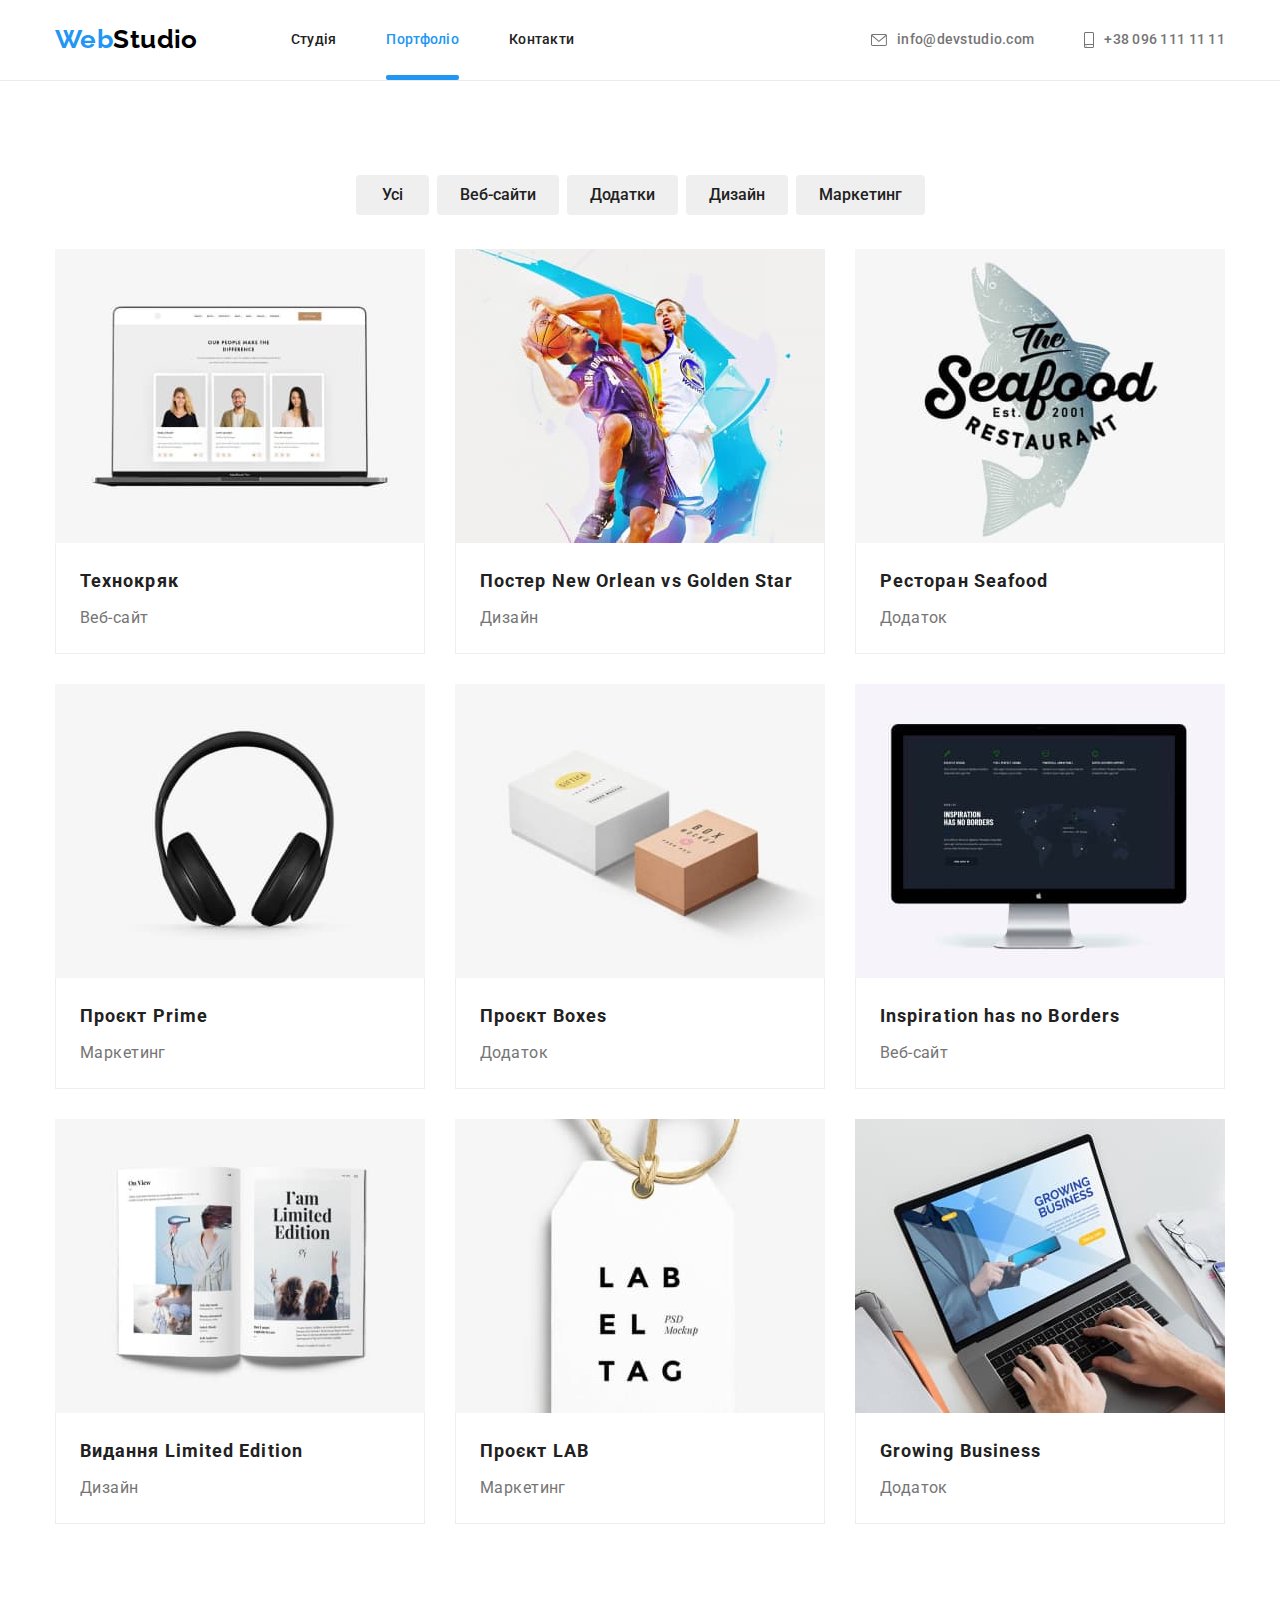
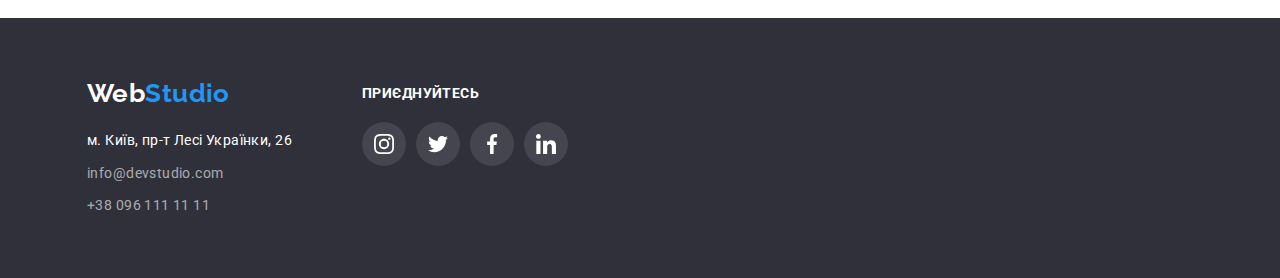
==== portfolio.html @ 513a398c "Добавил HW #5" ====
<!DOCTYPE html>
<html lang="en">
  <head>
    <meta charset="UTF-8" />
    <meta http-equiv="X-UA-Compatible" content="IE=edge" />
    <meta name="viewport" content="width=device-width, initial-scale=1.0" />
    <title>goit-markup-hw-03</title>
    <link rel="preconnect" href="https://fonts.googleapis.com" />
    <link rel="preconnect" href="https://fonts.gstatic.com" crossorigin />
    <link
      href="https://fonts.googleapis.com/css2?family=Raleway:wght@700&family=Roboto:wght@400;500;700;900&display=swap"
      rel="stylesheet"
    />
    <link
      rel="stylesheet"
      href="https://cdnjs.cloudflare.com/ajax/libs/modern-normalize/1.1.0/modern-normalize.min.css"
    />
    <link rel="stylesheet" href="./css/styles.css" />
  </head>
  <body>
    <!-- Шапка сайта -->
    <header class="header heder-portfolio">
      <div class="container nav-container">
        <a href="#" lang="en" class="logo link"><span class="logo-web">Web</span>Studio</a>

        <nav>
          <ul class="site-nav list">
            <li class="item"><a href="./index.html" class="link">Студія</a></li>
            <li class="item"><a href="./portfolio.html" class="link active">Портфоліо</a></li>
            <li class="item"><a href="#" class="link">Контакти</a></li>
          </ul>
        </nav>

        <ul class="main-contacts list">
          <li class="item">
            <a href="mailto:info@devstudio.com" class="contacts email link"
              ><svg width="16" height="12" class="nav-email-icon">
                <use href="./images/icons.svg#icon-envelope"></use></svg>info@devstudio.com</a
            >
          </li>
          <li class="item">
            <a href="tel:+380961111111" class="contacts phone-number link"
              ><svg width="10" height="16" class="nav-number-icon">
                <use href="./images/icons.svg#icon-smartphone"></use></svg>+38 096 111 11 11</a
            >
          </li>
        </ul>
      </div>
    </header>
    <main>
      <section class="portfolio section">
        <!-- <h1>Портфоліо</h1> -->
        <div class="container">
          <ul class="list filter-nav">
            <li class="item"><button type="button" class="nav-button">Усі</button></li>
            <li class="item"><button type="button" class="nav-button">Веб-сайти</button></li>
            <li class="item"><button type="button" class="nav-button">Додатки</button></li>
            <li class="item"><button type="button" class="nav-button">Дизайн</button></li>
            <li class="item"><button type="button" class="nav-button">Маркетинг</button></li>
          </ul>
          <ul class="list portfolio-list">
            <li class="portfolio-block">
              <div class="container-portfolio-img">
                <img
                class="portfolio-img"
                src="./images/portfolio-01.jpg"
                alt="Відкритий сайт на ноутбуці"
                width="370"
                height="294"
              />
              <div class="portfolio-img-description">
                <p>Ресурс пропонує комплексні пропозиції з різним рівнем функціоналу та сервісів. Все це дозволить відвідувачу отримати вичерпні відомості про компанію чи приватну особу.</p>
              </div>
              </div>
              <div class="portfolio-inf">
                <h2 class="portfolio-title">Технокряк</h2>
                <p class="portfolio-description">Веб-сайт</p>
              </div>
            </li>
            <li class="portfolio-block">
              <div class="container-portfolio-img">
              <img
                class="portfolio-img"
                src="./images/portfolio-02.jpg"
                alt="Два баскетболісти з м'ячем"
                width="370"
                height="294"
              />
              <div class="portfolio-img-description">
                <p>Ресурс пропонує комплексні пропозиції з різним рівнем функціоналу та сервісів. Все це дозволить відвідувачу отримати вичерпні відомості про компанію чи приватну особу.</p>
              </div>
              </div>
              <div class="portfolio-inf">
                <h2 class="portfolio-title">
                  Постер <span lang="en">New Orlean vs Golden Star</span>
                </h2>
                <p class="portfolio-description">Дизайн</p>
              </div>
            </li>
            <li class="portfolio-block">
              <div class="container-portfolio-img">
              <img
                class="portfolio-img"
                src="./images/portfolio-03.jpg"
                alt="Логотип ресторану Seafood"
                width="370"
                height="294"
              />
              <div class="portfolio-img-description">
                <p>Ресурс пропонує комплексні пропозиції з різним рівнем функціоналу та сервісів. Все це дозволить відвідувачу отримати вичерпні відомості про компанію чи приватну особу.</p>
              </div>
              </div>
              <div class="portfolio-inf">
                <h2 class="portfolio-title">Ресторан <span lang="en">Seafood</span></h2>
                <p class="portfolio-description">Додаток</p>
              </div>
            </li>
            <li class="portfolio-block">
              <div class="container-portfolio-img">
              <img
                class="portfolio-img"
                src="./images/portfolio-04.jpg"
                alt="Навушники"
                width="370"
                height="294"
              />
              <div class="portfolio-img-description">
                <p>Ресурс пропонує комплексні пропозиції з різним рівнем функціоналу та сервісів. Все це дозволить відвідувачу отримати вичерпні відомості про компанію чи приватну особу.</p>
              </div>
              </div>
              <div class="portfolio-inf">
                <h2 class="portfolio-title">Проєкт <span lang="en">Prime</span></h2>
                <p class="portfolio-description">Маркетинг</p>
              </div>
            </li>
            <li class="portfolio-block">
              <div class="container-portfolio-img">
              <img
                class="portfolio-img"
                src="./images/portfolio-05.jpg"
                alt="Дві коробки"
                width="370"
                height="294"
              />
              <div class="portfolio-img-description">
                <p>Ресурс пропонує комплексні пропозиції з різним рівнем функціоналу та сервісів. Все це дозволить відвідувачу отримати вичерпні відомості про компанію чи приватну особу.</p>
              </div>
              </div>
              <div class="portfolio-inf">
                <h2 class="portfolio-title">Проєкт <span lang="en">Boxes</span></h2>
                <p class="portfolio-description">Додаток</p>
              </div>
            </li>
            <li class="portfolio-block">
              <div class="container-portfolio-img">
              <img
                class="portfolio-img"
                src="./images/portfolio-06.jpg"
                alt="монітор"
                width="370"
                height="294"
              />
              <div class="portfolio-img-description">
                <p>Ресурс пропонує комплексні пропозиції з різним рівнем функціоналу та сервісів. Все це дозволить відвідувачу отримати вичерпні відомості про компанію чи приватну особу.</p>
              </div>
              </div>
              <div class="portfolio-inf">
                <h2 lang="en" class="portfolio-title">Inspiration has no Borders</h2>
                <p class="portfolio-description">Веб-сайт</p>
              </div>
            </li>
            <li class="portfolio-block">
              <div class="container-portfolio-img">
              <img
                class="portfolio-img"
                src="./images/portfolio-07.jpg"
                alt="Відкритий журнал"
                width="370"
                height="294"
              />
              <div class="portfolio-img-description">
                <p>Ресурс пропонує комплексні пропозиції з різним рівнем функціоналу та сервісів. Все це дозволить відвідувачу отримати вичерпні відомості про компанію чи приватну особу.</p>
              </div>
              </div>
              <div class="portfolio-inf">
                <h2 class="portfolio-title">Видання <span lang="en">Limited Edition</span></h2>
                <p class="portfolio-description">Дизайн</p>
              </div>
            </li>
            <li class="portfolio-block">
              <div class="container-portfolio-img">
              <img
                class="portfolio-img"
                src="./images/portfolio-08.jpg"
                alt="Лейбл"
                width="370"
                height="294"
              />
              <div class="portfolio-img-description">
                <p>Ресурс пропонує комплексні пропозиції з різним рівнем функціоналу та сервісів. Все це дозволить відвідувачу отримати вичерпні відомості про компанію чи приватну особу.</p>
              </div>
              </div>
              <div class="portfolio-inf">
                <h2 class="portfolio-title">Проєкт <span lang="en">LAB</span></h2>
                <p class="portfolio-description">Маркетинг</p>
              </div>
            </li>
            <li class="portfolio-block">
              <div class="container-portfolio-img">
              <img
                class="portfolio-img"
                src="./images/portfolio-09.jpg"
                alt="Людина працює на ноутбуці"
                width="370"
                height="294"
              />
              <div class="portfolio-img-description">
                <p>Ресурс пропонує комплексні пропозиції з різним рівнем функціоналу та сервісів. Все це дозволить відвідувачу отримати вичерпні відомості про компанію чи приватну особу.</p>
              </div>
              </div>
              <div class="portfolio-inf">
                <h2 lang="en" class="portfolio-title">Growing Business</h2>
                <p class="portfolio-description">Додаток</p>
              </div>
            </li>
          </ul>
        </div>
      </section>
    </main>

    <!-- Футер -->
    <footer class="footer">
      <div class="container">
        <address class="address address-container">
          <div class="footer-adress">
            <a href="#" lang="en" class="logo link"> 
              Web<span class="logo-web">Studio</a>

            <ul class="list">
              <li>
                <a href="https://goo.gl/maps/9ttwzkd9uLQhC29X6" class="link location"
                  >м. Київ, пр-т Лесі Українки, 26
                </a>
              </li>
              <li><a href="mailto:info@devstudio.com" class="link mail">info@devstudio.com</a></li>
              <li><a href="tel:+380961111111" class="link tel">+38 096 111 11 11 </a></li>
            </ul>
          </div>

          <div class="footer-soc-links">
            <p class="footer-soc-title">приєднуйтесь</p>
            <ul class="footer-soc-list list">
              <li class="footer-soc-item">
                <a href="#" class="link footer-soc-link">
                  <svg width="20" height="20" class="footer-soc-icon">
                    <use href="./images/icons.svg#icon-instagram"></use>
                  </svg>
                </a>
              </li>
              <li class="footer-soc-item">
                <a href="#" class="link footer-soc-link">
                  <svg width="20" height="20" class="footer-soc-icon">
                    <use href="./images/icons.svg#icon-twitter"></use>
                  </svg>
                </a>
              </li>
              <li class="footer-soc-item">
                <a href="#" class="link footer-soc-link"
                  ><svg width="20" height="20" class="footer-soc-icon">
                    <use href="./images/icons.svg#icon-facebook"></use></svg></a>
              </li>
              <li class="footer-soc-item">
                <a href="#" class="link footer-soc-link"
                  ><svg width="20" height="20" class="footer-soc-icon">
                    <use href="./images/icons.svg#icon-linkedin"></use></svg></a>
              </li>
            </ul>
          </div>
        </address>
      </div>
    </footer>
  </body>
</html>
---- css/styles.css ----
/* Цвет основного текста #212121 */
/* Вторичный цвет текста #757575 */
/* Белый #FFFFFF */
/* Акцент #2196F3 */
/* Цвет герой/футер #2F303A */
/* Первичный цвет фона #F5F5F5 */
/* Вторичный цвет фона #F5F4FA */
/* Черный цвет logo #000000*/

:root {
  --primary-text-kolor: #757575;
  --title-text-color: #212121;
  --primary-background-color: #f5f5f5;
  --secondary-background-color: #f5f4fa;
  --hero-background-color: #2f303a;
  --accent-color: #2196f3;
  --white-color: #ffffff;
  --black-color: #000000;
}

body {
  background-color: var(--white-color);
  color: var(--primary-text-kolor);

  font-family: 'Roboto', sans-serif;
  font-size: 14px;
  letter-spacing: 0.03em;
  line-height: 1.71;
}

/* Утилитарные классы */

.list {
  padding: 0;
  margin: 0;
  list-style: none;
}

.link {
  text-decoration: none;
}

.address {
  font-style: normal;
}

.section {
  padding-top: 94px;
  padding-bottom: 94px;
}
/* ХЕДЕР */

/* Логотипы футер/хедер */

.container {
  margin-left: auto;
  margin-right: auto;
  width: 1200px;
  padding-left: 15px;
  padding-right: 15px;
}

.logo {
  display: block;
  padding-top: 24px;
  padding-bottom: 25px;

  color: var(--black-color);

  font-family: 'Raleway';
  font-weight: 700;
  font-size: 26px;
  line-height: 1.19;
}

.footer .logo {
  color: var(--white-color);
}

.header .logo-web,
.footer .logo-web {
  color: var(--accent-color);
}

/* Навигация по сайту */

.header {
  background-color: var(--white-color);
}

.nav-container {
  display: flex;
  align-items: center;
}

.site-nav {
  display: flex;
  margin-left: 93px;

  color: var(--title-text-color);

  font-weight: 500;
  line-height: 1.14;
  letter-spacing: 0.02em;
}

.site-nav .item:not(:last-child) {
  margin-right: 50px;
}

.site-nav .link {
  transition: color 250ms cubic-bezier(0.4, 0, 0.2, 1);

  display: block;
  padding-top: 32px;
  padding-bottom: 32px;
  color: inherit;
}

.site-nav .link:hover,
.site-nav .link:focus {
  color: var(--accent-color);
}

.site-nav .active {
  position: relative;

  color: var(--accent-color);
}

.active::after {
  content: "";

  position: absolute;
  left: 0;
  bottom: 0;

  display: block;
  width: 100%;
  height: 5px;
  background-color: var(--accent-color);
  border-radius: 2px;
}

/* Контакты */

.main-contacts {
  display: flex;
  margin-left: auto;
}

.main-contacts .item + .item {
  margin-left: 50px;
}

.main-contacts .contacts {
  transition: color 250ms cubic-bezier(0.4, 0, 0.2, 1);

  display: inline-flex;
  padding-top: 32px;
  padding-bottom: 32px;

  color: inherit;

  font-weight: 500;
  line-height: 1.14;
  letter-spacing: 0.02em;
}

.contacts:hover,
.contacts:focus,
.nav-email-icon:hover,
.nav-email-icon:focus,
.nav-number-icon:hover,
.nav-number-icon:focus {
  color: var(--accent-color);
}

.email,
.phone-number {
  width: 100%;
  height: 100%;
  justify-content: center;
  align-items: center;
}

.nav-email-icon,
.nav-number-icon {
  margin-right: 10px;
  fill: currentColor;
}

/* МЕЙН-КОНТЕНТ */

/* Герой */

.hero {
  background-color: #c4c4c4;
  text-align: center;
  padding-top: 200px;
  padding-bottom: 200px;
  background-image: linear-gradient(rgba(47, 48, 58, 0.4), rgba(47, 48, 58, 0.4)),
    url(../images/hero.jpg);
  background-repeat: no-repeat;
  background-size: cover;
  background-position: center;
  max-width: 1600px;
  margin: 0 auto;
}

.hero-title {
  width: 696px;
  margin-left: auto;
  margin-right: auto;
  margin-top: 0;
  margin-bottom: 30px;

  color: var(--white-color);

  font-weight: 900;
  font-size: 44px;
  line-height: 1.36;
  letter-spacing: 0.06em;
  text-transform: uppercase;
  text-align: center;
}

.button {
  border-radius: 4px;
  padding: 10px 32px;
  min-width: 216px;
  border: 1px solid transparent;

  color: var(--white-color);
  background-color: var(--accent-color);

  font-family: inherit;
  font-size: 16px;
  font-weight: 700;
  line-height: 1.88;
  letter-spacing: 0.06em;
  text-align: center;

  cursor: pointer;
}

/* ОСНОВНЫЕ СЕКЦИИ */

.work-target-title,
.team-title {
  color: var(--title-text-color);

  font-size: 36px;
  font-weight: 700;
  line-height: 1.16;
  text-align: center;
}

/* Секция-"преймущества" */

.feature {
  padding-top: 94px;
}

.feature-list {
  display: flex;
  justify-content: center;
}

.feature-list .title::before {
  display: block;
  content: '';
  height: 120px;
  margin-bottom: 30px;
  background-color: #f5f4fa;
  background-repeat: no-repeat;
  background-position: center;
}

.icon-antenna::before {
  background-image: url(../images/antenna.svg);
}

.icon-clock::before {
  background-image: url(../images/clock.svg);
}

.icon-diagram::before {
  background-image: url(../images/diagram.svg);
}

.icona-stronaut::before {
  background-image: url(../images/astronaut.svg);
}

.feature-title {
  margin-top: 0;
  margin-bottom: 10px;

  color: var(--title-text-color);

  font-size: 14px;
  font-weight: 700;
  line-height: 1.14;
  text-transform: uppercase;
}

.feature-list .title {
  max-width: calc((100%-90px) / 4);
}

.feature-list .title:not(:last-child) {
  margin-right: 30px;
}

.feature-list.list p {
  margin-top: 0;
  margin-bottom: 0;
}

/* Секция-"Чем мы занимаемся" */

.work-target-list {
  display: flex;
}

.work-target-item:not(:last-child) {
  margin-right: 30px;
}

.work-target-item {
  position: relative;
  margin-top: 0;
  margin-bottom: 0;
  height: 294px;
}

.description-container {
  position: absolute;
  right: 0;
  bottom: 0;
  width: 100%;
  min-height: 70px;

  background-color: rgba(47, 48, 58, 0.8);
}

.work-target-description {
  text-align: center;
  margin-top: 27px;
  margin-bottom: 27px;

  font-weight: 700;
  line-height: 1.14;
  letter-spacing: 0.03em;
  text-transform: uppercase;

  color: var(--white-color);
}

/* Секция-"Наша команда" */

.team {
  background-color: var(--secondary-background-color);
}

.team-list {
  display: flex;
}

.team-list .title {
  width: calc((100%-90px) / 4);

  background: var(--white-color);
  box-shadow: 0px 1px 3px rgba(0, 0, 0, 0.12), 0px 1px 1px rgba(0, 0, 0, 0.14),
    0px 2px 1px rgba(0, 0, 0, 0.2);
  border-radius: 0px 0px 4px 4px;
}

.team-list .title:not(:last-child) {
  margin-right: 30px;
}

.team-title {
  margin-top: 0;
  margin-bottom: 50px;
}

.team-img {
  margin-bottom: 30px;
}

.name {
  margin-top: 0;
  margin-bottom: 10px;

  color: var(--title-text-color);

  font-size: 16px;
  font-weight: 500;
  line-height: 1.18;
  letter-spacing: 0.03em;
}

.profession {
  margin-top: 0;
  margin-bottom: 16px;

  font-size: 16px;
  line-height: 1.18;
}

.team-soc-list {
  display: flex;
  justify-content: center;
  align-items: center;
  margin-bottom: 30px;
}

.team-soc-items {
  width: 44px;
  height: 44px;
}

.team-soc-link {
 transition: color 250ms cubic-bezier(0.4, 0, 0.2, 1), background-color 250ms cubic-bezier(0.4, 0, 0.2, 1);


  display: flex;
  width: 100%;
  height: 100%;
  border-radius: 50%;
  justify-content: center;
  align-items: center;
  color: #afb1b8;
}

.team-soc-link:hover {
  background-color: #2196f3;
  color: #ffffff;
}

.team-soc-icons {
  fill: currentColor;
}

.team-soc-items:not(:last-child) {
  margin-right: 10px;
}

.team-list > li {
  text-align: center;
}

/* Секция-"Постоянные клиенты" */

.clients {
  padding-top: 94px;
  padding-bottom: 94px;
}

.clients-list {
  display: flex;
}

.clients-title {
  margin-top: 0;
  margin-bottom: 50px;
  font-weight: 700;
  font-size: 36px;
  line-height: 1.16;
  text-align: center;
  letter-spacing: 0.03em;

  color: var(--title-text-color);
}

.clients-list {
  display: flex;
  justify-content: center;
  align-items: center;
}

.clients-item {
  width: 170px;
  height: 92px;
}

.clients-link {
  transition: color 250ms cubic-bezier(0.4, 0, 0.2, 1), border-color 250ms cubic-bezier(0.4, 0, 0.2, 1);

  display: flex;
  border: 1px solid #afb1b8;
  border-radius: 4px;
  width: 100%;
  height: 100%;
  justify-content: center;
  align-items: center;
  color: #afb1b8;
}

.clients-link:hover,
.clients-link:focus {
  color: var(--accent-color);
  border-color: var(--accent-color);
}

.client-svg {
  fill: currentColor;
}

.clients-item:not(:last-child) {
  margin-right: 30px;
}

/* ФУТЕР */

.footer {
  padding-top: 60px;
  padding-left: 64px;
  padding-bottom: 60px;

  background-color: var(--hero-background-color);
}

.footer .logo {
  display: inline-block;
  padding-top: 0;
  padding-bottom: 0;
  margin-bottom: 20px;
}

.location {
  display: inline-block;
  margin-bottom: 9px;

  color: var(--white-color);
}

.mail {
  display: inline-block;
  margin-bottom: 9px;
}

.mail,
.tel {
  color: rgba(255, 255, 255, 0.6);
}

.location, .mail, .tel{
  transition: color 250ms cubic-bezier(0.4, 0, 0.2, 1);
}

.location:hover,
.mail:hover,
.tel:hover,
.location:focus,
.mail:focus,
.tel:focus {
  color: var(--accent-color);
}

.address-container {
  display: flex;
}

.footer-soc-list {
  display: flex;
}

.footer-adress {
  margin-right: 70px;
}

.footer-soc-item:not(:last-child) {
  margin-right: 10px;
}

.footer-soc-title {
  margin-top: 8px;
  margin-bottom: 20px;
  font-weight: 700;
  line-height: 1.14;
  letter-spacing: 0.03em;
  text-transform: uppercase;

  color: #ffffff;
}

.footer-soc-list {
  display: flex;
  justify-content: center;
  align-items: center;
}

.footer-soc-item {
  width: 44px;
  height: 44px;
}

.footer-soc-link {
  transition: background-color 250ms cubic-bezier(0.4, 0, 0.2, 1);

  display: flex;
  width: 100%;
  height: 100%;
  border-radius: 50%;
  justify-content: center;
  align-items: center;
  color: #ffffff;
  background-color: rgba(255, 255, 255, 0.1);
}

.footer-soc-link:hover {
  background-color: #2196f3;
}

.footer-soc-icon {
  fill: currentColor;
}

.footer-position {
  display: flex;
}

.sing {
  margin-left: 93px;
}

.sign-title{
  margin-top: 8px;
  margin-bottom: 20px;

  font-weight: 700;
  font-size: 14px;
  line-height: 1.16;
  letter-spacing: 0.03em;
  text-transform: uppercase;

  color: #FFFFFF;
}

.sign-input {
  border: 1px solid rgba(255, 255, 255, 0.3);
  filter: drop-shadow(0px 4px 4px rgba(0, 0, 0, 0.15));
  border-radius: 4px;
  background-color: transparent;
  box-sizing: inherit;
  min-width: 356px;
  min-height: 48px;
  padding: 16px 15px;
}

.sign-form {
  position: relative;
  display: flex;
}

.sign-button {
  margin-left: 12px;
  min-width: 200px;
  min-height: 50px;
  background-color: var(--accent-color);
  border: 4px solid transparent;
  border-radius: 4px;

  font-weight: 700;
  font-size: 16px;
  line-height: 1.875;
  padding-left: 28px;

  letter-spacing: 0.06em;

  color: #FFFFFF;

  display: flex;
  align-items: center;
}

.sign-icon {
  margin-left: 10px;
}

/* Модальное окно */

.backdrop {
  position: fixed;
  top: 0;
  left: 0;
  width: 100%;
  height: 100%;

  opacity: 1;
  transition: opacity 250ms cubic-bezier(0.4, 0, 0.2, 1),
  visibility 250ms cubic-bezier(0.4, 0, 0.2, 1);

  background-color:rgba(0, 0, 0, 0.2);;
}

.backdrop.is-hidden {
  opacity: 0;
  visibility: hidden;
  pointer-events: none;
}

.backdrop.is-hidden .modal {
  transform: translate(-50%, -50%) scale(0.9) ;
}

.modal {
  position: absolute;
  top: 50%;
  left: 50%;

  width: 528px;
  height: 581px;
  padding: 40px 40px;
 

  border-radius: 4px;
  
  background-color:var(--white-color);
  box-shadow: 0px 1px 3px rgba(0, 0, 0, 0.12), 0px 1px 1px rgba(0, 0, 0, 0.14), 0px 2px 1px rgba(0, 0, 0, 0.2);

  transform: scale(1) translate(-50%, -50%);

  transition:  transform 250ms cubic-bezier(0.4, 0, 0.2, 1),box-shadow 250ms cubic-bezier(0.4, 0, 0.2, 1);
}

.modal-title {
  font-weight: 700;
  font-size: 20px;
  line-height: 1.15;
  text-align: center;
  letter-spacing: 0.03em;
  margin-top: 0;
  margin-bottom: 12px;

  color: #212121;
}

.modal p{
  margin: 0;
}

.form-field {
  position: relative;
  display: flex;
  flex-direction: column;
  margin-bottom: 10px;
}

.form-field input {
  padding: 15px 42px;
  border: 1px solid rgba(33, 33, 33, 0.2);
  border-radius: 4px;
  height: 40px;
}

.form-field label {
  margin-bottom: 4px;
  font-weight: 400;
  font-size: 12px;
  line-height: 1.16;
  letter-spacing: 0.01em;

  color: #757575;
}

.form-icon {
  position: absolute;
  top: 50%;
  left: 12px;

  transform: translateY(0, -50%);
}

.form-field textarea {
  padding: 12px 16px;
  border: 1px solid rgba(33, 33, 33, 0.2);
  min-width: 448px;
  min-height: 120px;
}

.form-field textarea::placeholder {
  font-weight: 400;
  font-size: 12px;
  line-height: 1.16;
  letter-spacing: 0.01em;

  color: rgba(117, 117, 117, 0.5);
}

.textarea {
  margin-bottom: 10px;
}

.form-checkbox {
  display: flex;
  align-items: center;
  margin-bottom: 30px;
}

.form-checkbox [type="checkbox"] {
  margin-right: 8px;
}


.form-button {
  display: block;
  padding: 10px 52px;
  margin-left: auto;
  margin-right: auto;
  min-width: 200px;

  background: #2196F3;
  box-shadow: 0px 4px 4px rgba(0, 0, 0, 0.15);
  border-radius: 4px;
  border: none;

  
  font-weight: 700;
  font-size: 16px;
  line-height: 1.88;

  letter-spacing: 0.06em;

  color: #FFFFFF;

}

.modal-button-close {
  display: flex;
  position: absolute;
  top: 8px;
  right: 8px;
  justify-content: center;
  align-items: center;

  width: 30px;
  height: 30px;
  padding: 0;

  border: 1px solid rgba(0, 0, 0, 0.1);
  border-radius: 50%;
  
  background-color: var(--white-color);
  fill: #000000;
}

.form-checkbox label {
  display: inline-block;
  outline: 1px solid black;
}

.checkbox-icon {
  display: inline-block;
  width: 20px;
  height: 20px;
  
  border: 2px solid black;
  border-radius: 5px;

}

.checkbox:checked + .checkbox-icon {
  background-image: ;
}

/* Сторінка portfolio.html */

.heder-portfolio {
  border-bottom: 1px solid #ececec;
}

.filter-nav {
  display: flex;
  justify-content: center;
  margin-bottom: 34px;
}

.filter-nav .item:not(:last-child) {
  margin-right: 8px;
}

.nav-button {
 transition: color 250ms cubic-bezier(0.4, 0, 0.2, 1), background-color 250ms cubic-bezier(0.4, 0, 0.2, 1); 


  display: inline-block;
  padding: 6px 22px;
  border-radius: 4px;
  border: 1px solid transparent;
  min-width: 73px;

  color: var(--title-text-color);

  font-family: inherit;
  font-weight: 500;
  font-size: 16px;
  line-height: 1.62;
  text-align: center;
  cursor: pointer;
}

.nav-button:hover,
.nav-button:focus {
  color: var(--white-color);
  background-color: var(--accent-color);
}

.portfolio-list {
  display: flex;
  flex-wrap: wrap;
}

.portfolio-block {
  transition: box-shadow 250ms cubic-bezier(0.4, 0, 0.2, 1); 

  width: calc((100% - 60px) / 3);
  background: var(--white-color);
}

.portfolio-inf {
  border-left: 1px solid #eeeeee;
  border-right: 1px solid #eeeeee;
  border-bottom: 1px solid #eeeeee;
}

.portfolio-block:not(:nth-child(3n)) {
  margin-right: 30px;
}

.portfolio-block:not(:nth-last-child(-n + 3)) {
  margin-bottom: 30px;
}

.portfolio-img {
  display: block;
}

.portfolio-title {
  padding-top: 20px;
  margin-top: 0;
  margin-bottom: 4px;
  margin-left: 24px;

  color: var(--title-text-color);

  font-size: 18px;
  font-weight: 700;
  line-height: 2;
  letter-spacing: 0.06em;
}

.portfolio-block:hover,
.portfolio-block:focus {
  box-shadow: 0px 1px 1px rgba(0, 0, 0, 0.12), 0px 4px 4px rgba(0, 0, 0, 0.06),
    1px 4px 6px rgba(0, 0, 0, 0.16);
}

.portfolio-description {
  font-size: 16px;
  line-height: 1.87;
  margin-top: 0;
  margin-bottom: 20px;
  margin-left: 24px;
}

.container-portfolio-img {
  position: relative;
  overflow: hidden;
}

.portfolio-img-description {
  position: absolute;
  transition: transform 250ms cubic-bezier(0.4, 0, 0.2, 1);
  padding: 63px 24px;

  width: 100%;
  height: 100%;
  background-color: rgba(33, 150, 243, 0.9);;
}

.portfolio-img-description p{
  margin-top: 0;
  margin-bottom: 0;

  font-weight: 400;
  font-size: 18px;
  line-height: 1.56;

  color: var(--white-color);
}

.portfolio-block:hover .portfolio-img-description,
.portfolio-block:focus .portfolio-img-description {
  transform: translateY(-100%);
}
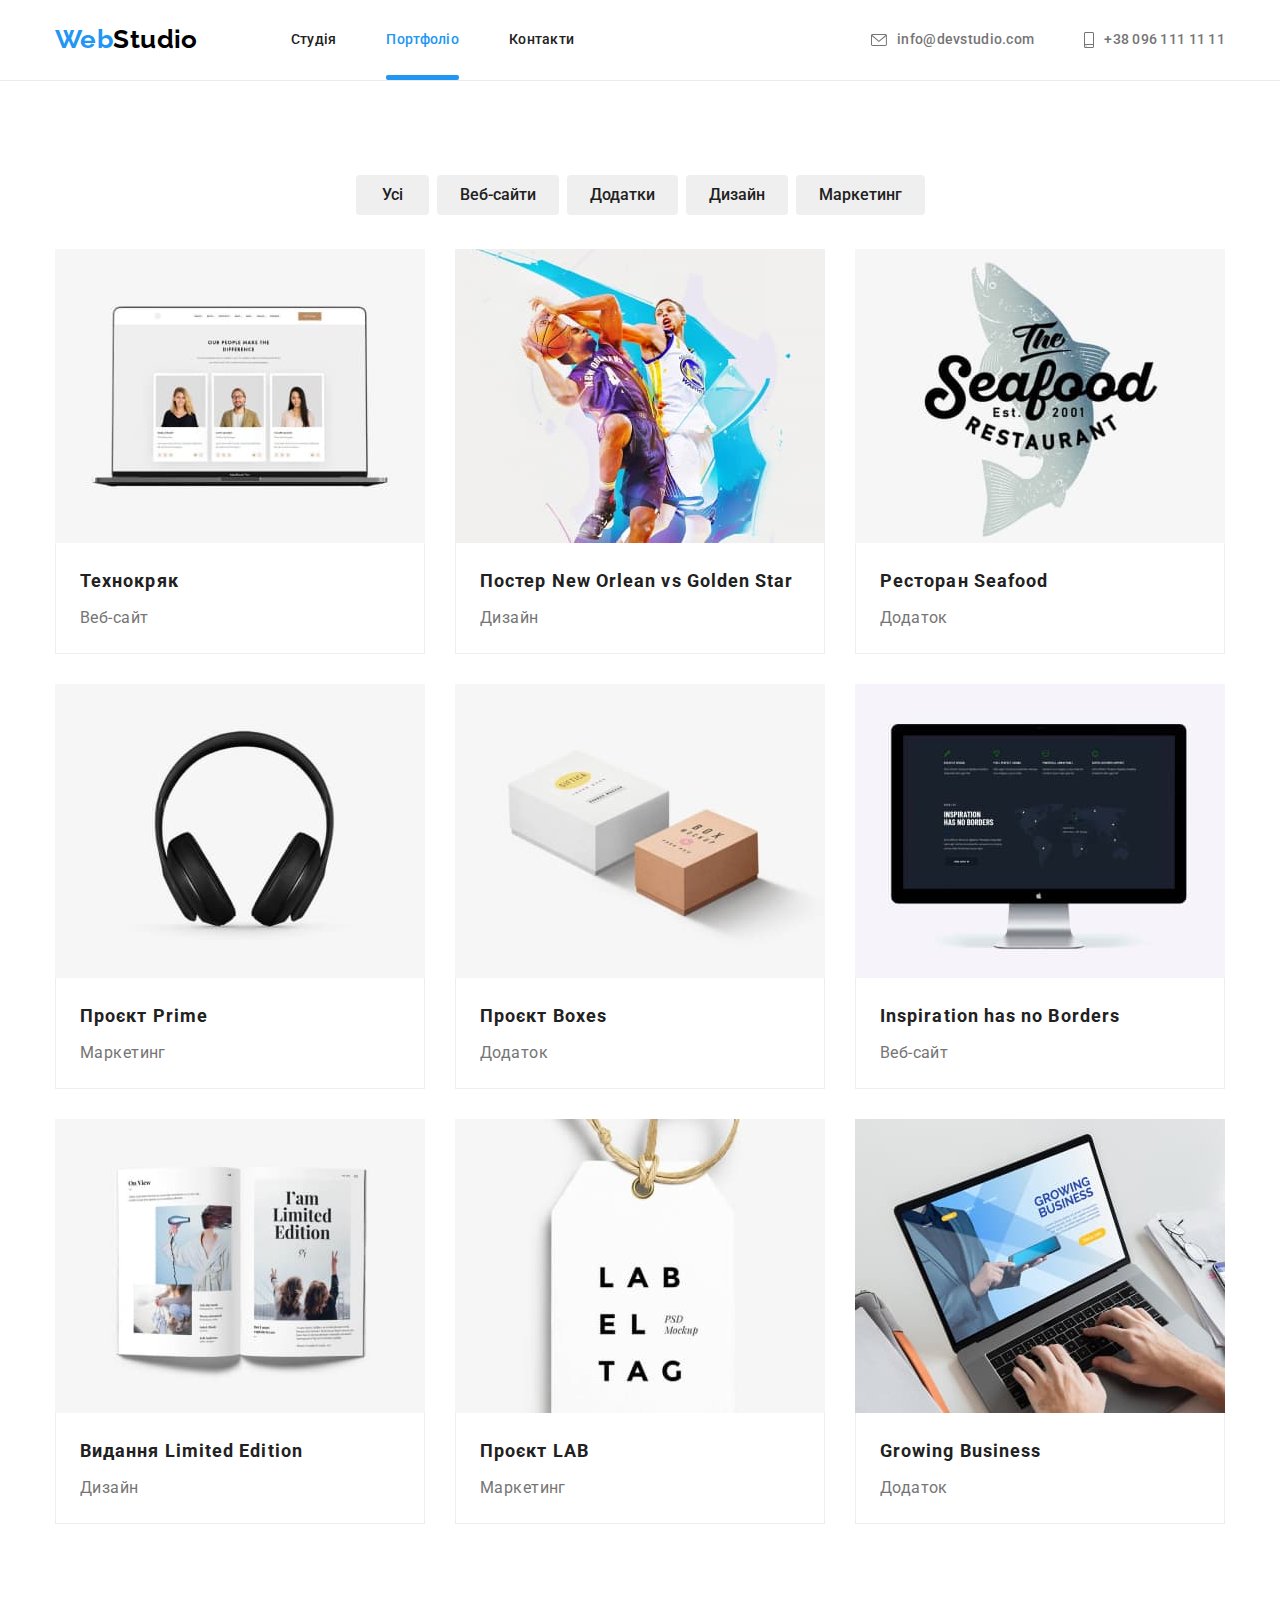
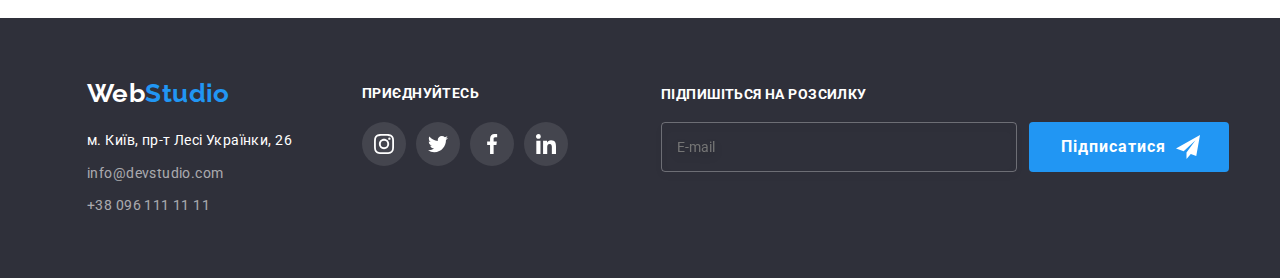
==== commit 95a1273a: "Доопрацював код" ====
--- a/portfolio.html
+++ b/portfolio.html
@@ -231,52 +231,67 @@
     <!-- Футер -->
     <footer class="footer">
       <div class="container">
-        <address class="address address-container">
-          <div class="footer-adress">
-            <a href="#" lang="en" class="logo link"> 
-              Web<span class="logo-web">Studio</a>
-
-            <ul class="list">
-              <li>
-                <a href="https://goo.gl/maps/9ttwzkd9uLQhC29X6" class="link location"
-                  >м. Київ, пр-т Лесі Українки, 26
-                </a>
-              </li>
-              <li><a href="mailto:info@devstudio.com" class="link mail">info@devstudio.com</a></li>
-              <li><a href="tel:+380961111111" class="link tel">+38 096 111 11 11 </a></li>
-            </ul>
+        <div class="footer-position">
+          <address class="address address-container">
+            <div class="footer-adress">
+              <a href="#" lang="en" class="logo link"> Web<span class="logo-web">Studio</span></a>
+
+              <ul class="footer-adress-list list">
+                <li>
+                  <a href="https://goo.gl/maps/9ttwzkd9uLQhC29X6" class="link location"
+                    >м. Київ, пр-т Лесі Українки, 26
+                  </a>
+                </li>
+                <li>
+                  <a href="mailto:info@devstudio.com" class="link mail">info@devstudio.com</a>
+                </li>
+                <li><a href="tel:+380961111111" class="link tel">+38 096 111 11 11 </a></li>
+              </ul>
+            </div>
+
+            <div class="footer-soc-links">
+              <p class="footer-soc-title">приєднуйтесь</p>
+              <ul class="footer-soc-list list">
+                <li class="footer-soc-item">
+                  <a href="#" class="link footer-soc-link">
+                    <svg width="20" height="20" class="footer-soc-icon">
+                      <use href="./images/icons.svg#icon-instagram"></use>
+                    </svg>
+                  </a>
+                </li>
+                <li class="footer-soc-item">
+                  <a href="#" class="link footer-soc-link">
+                    <svg width="20" height="20" class="footer-soc-icon">
+                      <use href="./images/icons.svg#icon-twitter"></use>
+                    </svg>
+                  </a>
+                </li>
+                <li class="footer-soc-item">
+                  <a href="#" class="link footer-soc-link"
+                    ><svg width="20" height="20" class="footer-soc-icon">
+                      <use href="./images/icons.svg#icon-facebook"></use>
+                      </svg></a>
+                </li>
+                <li class="footer-soc-item">
+                  <a href="#" class="link footer-soc-link"
+                    ><svg width="20" height="20" class="footer-soc-icon">
+                      <use href="./images/icons.svg#icon-linkedin"></use>
+                      </svg></a>
+                </li>
+              </ul>
+            </div>
+          </address>
+          <div class="sing">
+            <p class="sign-title">Підпишіться на розсилку</p>
+            <form class="sign-form">
+              <input type="email" name="sing-email" id="sing-email" class="sign-input" placeholder="E-mail"/>
+              <button class="sign-button">Підписатися 
+                <svg width="24" height="24" class="sign-icon">
+                      <use href="./images/icons.svg#icon-send"></use>
+                </svg></button>
+            </form>
           </div>
-
-          <div class="footer-soc-links">
-            <p class="footer-soc-title">приєднуйтесь</p>
-            <ul class="footer-soc-list list">
-              <li class="footer-soc-item">
-                <a href="#" class="link footer-soc-link">
-                  <svg width="20" height="20" class="footer-soc-icon">
-                    <use href="./images/icons.svg#icon-instagram"></use>
-                  </svg>
-                </a>
-              </li>
-              <li class="footer-soc-item">
-                <a href="#" class="link footer-soc-link">
-                  <svg width="20" height="20" class="footer-soc-icon">
-                    <use href="./images/icons.svg#icon-twitter"></use>
-                  </svg>
-                </a>
-              </li>
-              <li class="footer-soc-item">
-                <a href="#" class="link footer-soc-link"
-                  ><svg width="20" height="20" class="footer-soc-icon">
-                    <use href="./images/icons.svg#icon-facebook"></use></svg></a>
-              </li>
-              <li class="footer-soc-item">
-                <a href="#" class="link footer-soc-link"
-                  ><svg width="20" height="20" class="footer-soc-icon">
-                    <use href="./images/icons.svg#icon-linkedin"></use></svg></a>
-              </li>
-            </ul>
-          </div>
-        </address>
+        </div>
       </div>
     </footer>
   </body>
--- a/css/styles.css
+++ b/css/styles.css
@@ -755,6 +755,7 @@
   border: 1px solid rgba(33, 33, 33, 0.2);
   border-radius: 4px;
   height: 40px;
+  transition: border-color 250ms cubic-bezier(0.4, 0, 0.2, 1);
 }
 
 .form-field label {
@@ -773,13 +774,16 @@
   left: 12px;
 
   transform: translateY(0, -50%);
+  transition: color 250ms cubic-bezier(0.4, 0, 0.2, 1);
 }
 
 .form-field textarea {
+  outline: none;
   padding: 12px 16px;
   border: 1px solid rgba(33, 33, 33, 0.2);
   min-width: 448px;
   min-height: 120px;
+  transition: border-color 250ms cubic-bezier(0.4, 0, 0.2, 1);
 }
 
 .form-field textarea::placeholder {
@@ -789,6 +793,12 @@
   letter-spacing: 0.01em;
 
   color: rgba(117, 117, 117, 0.5);
+}
+
+.form-field textarea:focus {
+  outline: none;
+  border: 1px solid #2196F3;
+  border-radius: 4px;
 }
 
 .textarea {
@@ -818,6 +828,8 @@
   border-radius: 4px;
   border: none;
 
+  cursor: pointer;
+
   
   font-weight: 700;
   font-size: 16px;
@@ -826,7 +838,6 @@
   letter-spacing: 0.06em;
 
   color: #FFFFFF;
-
 }
 
 .modal-button-close {
@@ -849,28 +860,71 @@
 }
 
 .form-checkbox label {
-  display: inline-block;
-  outline: 1px solid black;
+  display: inline-flex;
+  align-items: center;
+}
+
+.checkbox {
+  /* -webkit-appearance: none;
+  -moz-appearance: none;
+  appearance: none;
+
+  position:absolute; */
+
+  position: absolute;
+  width: 1px;
+  height: 1px;
+  margin: -1px;
+  border: 0;
+  padding: 0;
+  clip: rect(0 0 0 0);
+  overflow: hidden;
 }
 
 .checkbox-icon {
   display: inline-block;
-  width: 20px;
-  height: 20px;
+  width: 16px;
+  height: 16px;
+  margin-right: 8px;
   
-  border: 2px solid black;
-  border-radius: 5px;
-
+  border: 2px solid #212121;
+  border-radius: 2px;
+  transition: border 2000ms linear;
 }
 
 .checkbox:checked + .checkbox-icon {
-  background-image: ;
-}
+  border: var(--accent-color);
+  background-image: url('../images/icon-check.svg');
+  background-size: contain;
+  background-origin: border-box;
+}
+
+.form-link {
+  margin-left: 5px;
+  color: var(--accent-color)
+}
+
+.form-field input:focus {
+    outline: none;
+    border: 1px solid #2196F3;
+    border-radius: 4px;   
+}
+
+.form-field input:focus + .form-icon,
+.form-field input:hover + .form-icon{
+  color: var(--accent-color);
+}
+
+.form-svg {
+  fill: currentColor;
+}
+
 
 /* Сторінка portfolio.html */
 
 .heder-portfolio {
   border-bottom: 1px solid #ececec;
+ 
 }
 
 .filter-nav {
